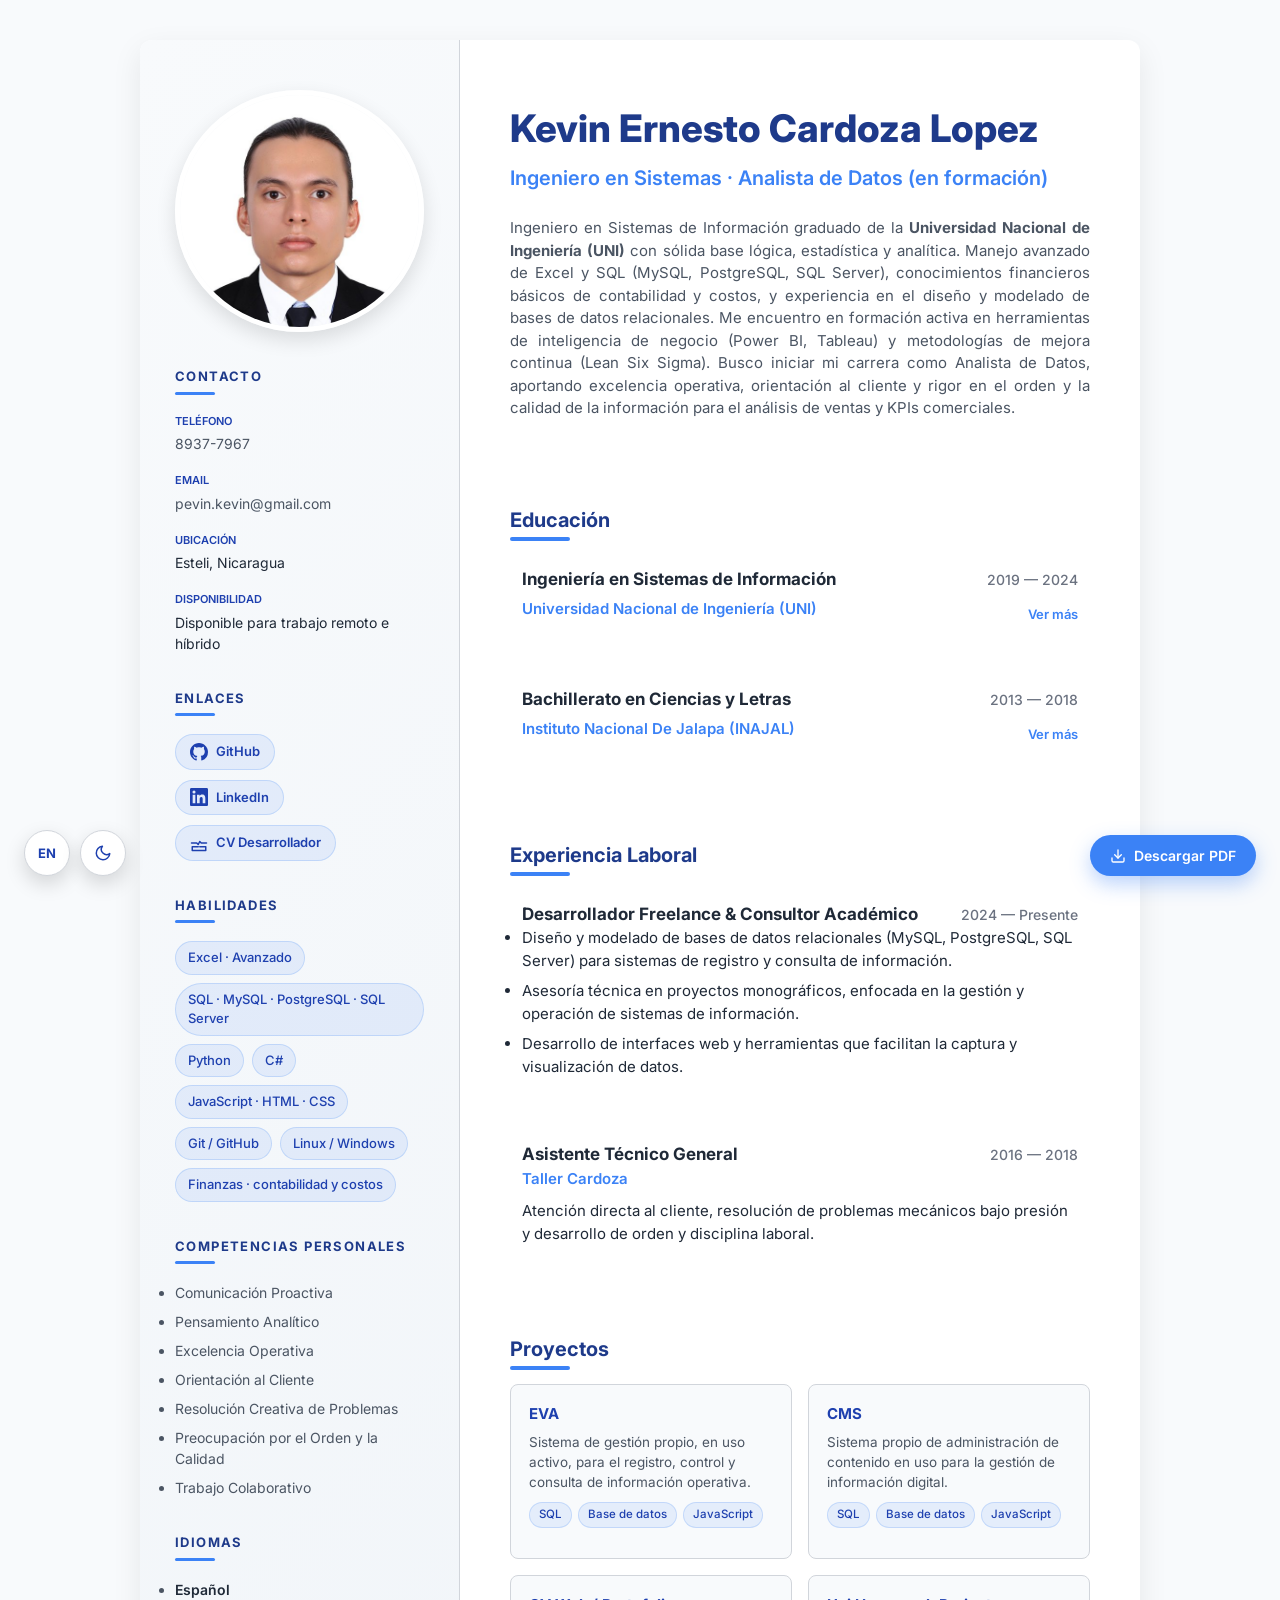
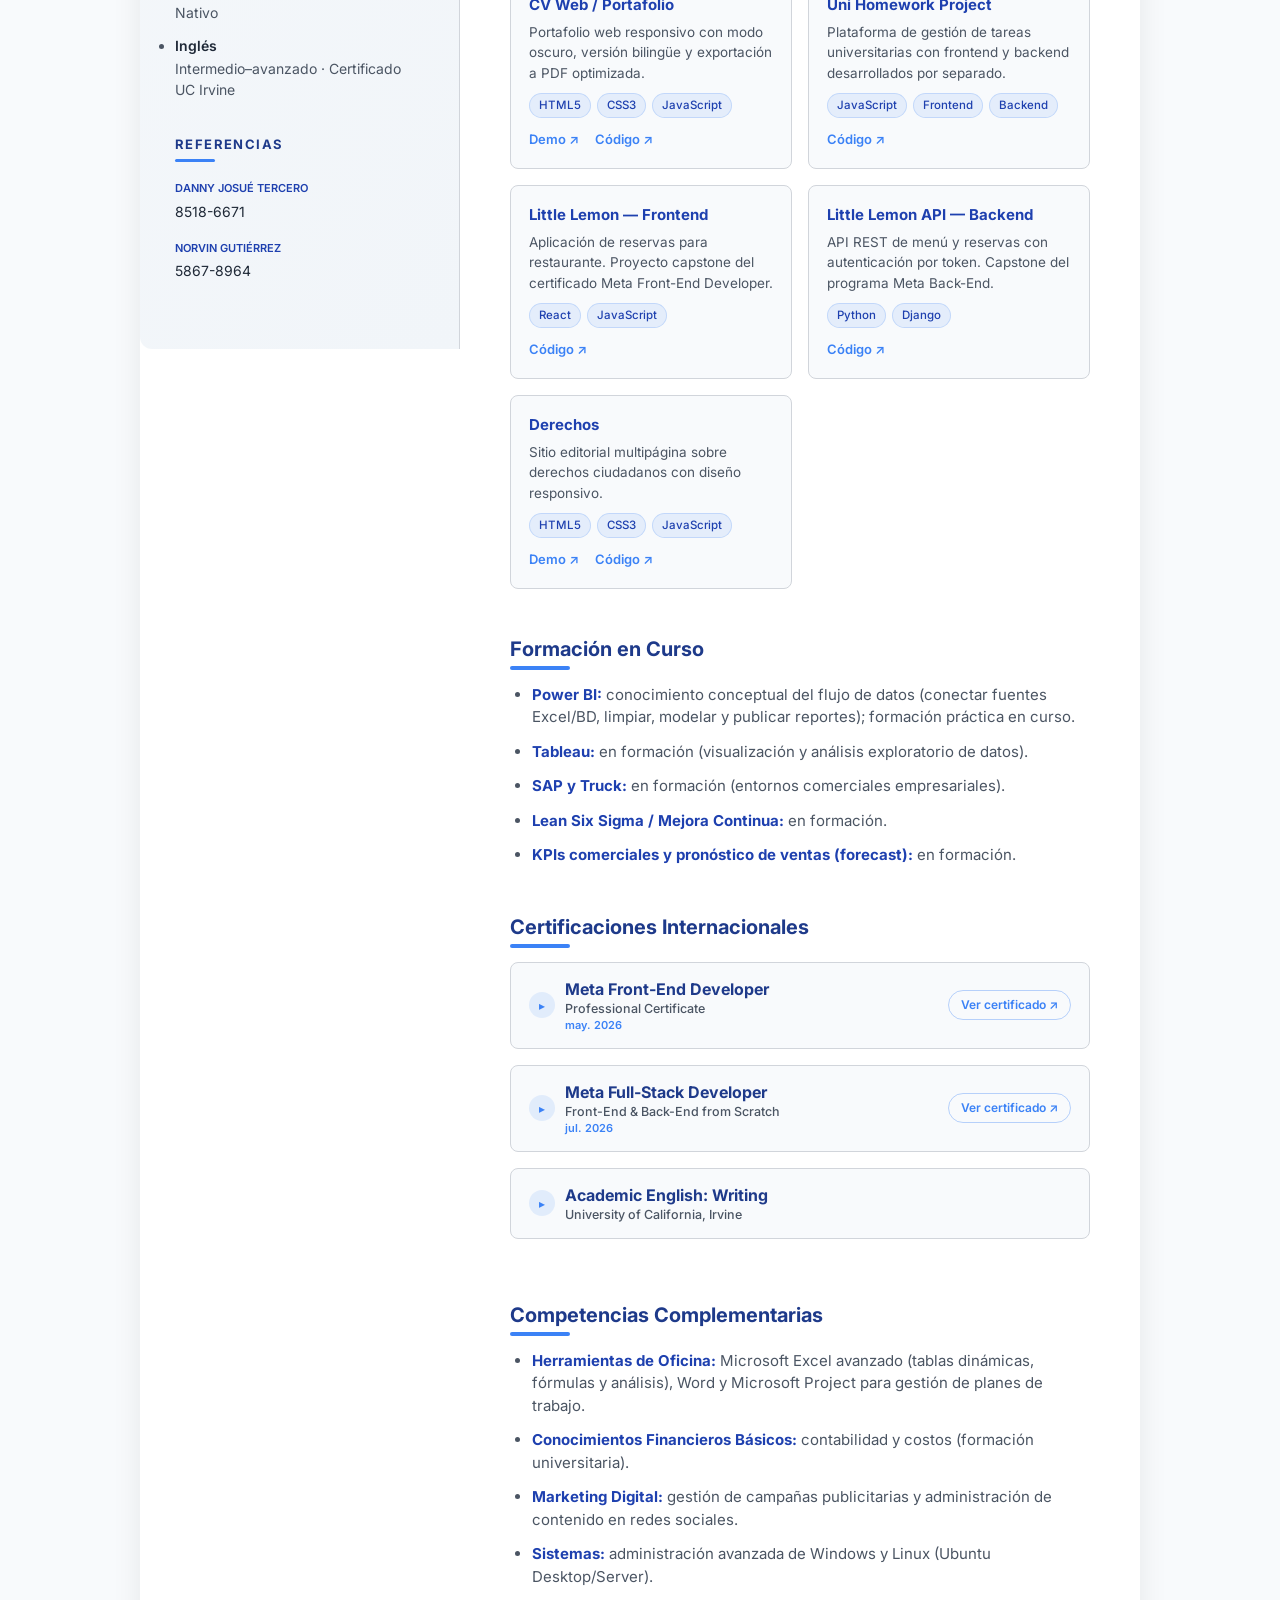
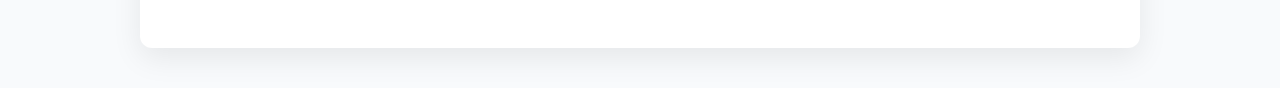
==== cv-datos.html @ 8e0cef89 "Add localization support and theme toggle functionality to cv-datos.js" ====
<!doctype html>
<html lang="es">
  <head>
    <meta charset="UTF-8" />
    <meta name="viewport" content="width=device-width, initial-scale=1.0" />
    <title>Kevin Cardoza | Ingeniero en Sistemas | Análisis de Datos</title>
    <meta
      name="description"
      content="Currículum de Kevin Cardoza: Ingeniero en Sistemas, análisis de datos, Excel avanzado, SQL y business intelligence."
    />
    <meta
      name="keywords"
      content="Kevin Cardoza, Análisis de Datos, Business Intelligence, Excel avanzado, SQL, Power BI, Nicaragua"
    />
    <meta name="author" content="Kevin Ernesto Cardoza Lopez" />
    <meta name="robots" content="index, follow" />
    <link rel="canonical" href="https://tlesbeses.github.io/Curriculum/cv-datos.html" />
    <meta name="theme-color" content="#1e40af" />
    <link rel="icon" type="image/svg+xml" href="./img/favicon.svg" />
    <!-- Open Graph -->

    <meta property="og:title" content="Kevin Cardoza | Ingeniero en Sistemas" />
    <meta
      property="og:description"
      content="Ingeniero en Sistemas de Información con Excel avanzado, SQL y formación activa en Inteligencia de Negocio (Power BI, Tableau, Lean Six Sigma)."
    />
    <meta property="og:type" content="profile" />
    <meta property="og:url" content="https://tlesbeses.github.io/Curriculum/cv-datos.html" />
    <meta property="og:locale" content="es_ES" />
    <meta property="og:site_name" content="Portafolio Profesional Kevin Cardoza" />

    <!-- Twitter Card -->

    <meta name="twitter:card" content="summary_large_image" />
    <meta name="twitter:title" content="Kevin Cardoza | Ingeniero en Sistemas" />
    <meta
      name="twitter:description"
      content="Ingeniero en Sistemas de Información con Excel avanzado, SQL y formación activa en Inteligencia de Negocio."
    />

    <!-- Fonts Performance -->

    <link rel="preconnect" href="https://fonts.googleapis.com" />
    <link rel="preconnect" href="https://fonts.gstatic.com" crossorigin />

    <link
      href="https://fonts.googleapis.com/css2?family=Inter:wght@300;400;500;600;700&display=swap"
      rel="stylesheet"
    />

    <link rel="stylesheet" href="css/style.css" />

    <script>
      (function () {
        var t = null;
        try {
          t = localStorage.getItem("theme");
        } catch (e) {}
        if (!t)
          t = window.matchMedia("(prefers-color-scheme: dark)").matches
            ? "dark"
            : "light";
        document.documentElement.setAttribute("data-theme", t);
      })();
    </script>

    <!-- Schema Markup SEO -->

    <script type="application/ld+json">
      {
        "@context": "https://schema.org",
        "@type": "Person",
        "name": "Kevin Ernesto Cardoza Lopez",
        "jobTitle": "Análisis de Datos",
        "email": "mailto:pevin.kevin@gmail.com",
        "telephone": "+505 8937-7967",
        "address": {
          "@type": "PostalAddress",
          "addressLocality": "Estelí",
          "addressCountry": "Nicaragua"
        },
        "url": "https://tlesbeses.github.io/Curriculum/cv-datos.html",
        "sameAs": [
          "https://github.com/tlesbeses",
          "https://www.linkedin.com/in/kevin-cardoza-68a036243/"
        ],
        "alumniOf": {
          "@type": "CollegeOrUniversity",
          "name": "Universidad Nacional de Ingeniería (UNI)"
        },
        "knowsAbout": [
          "Excel",
          "SQL",
          "Python",
          "Business Intelligence",
          "Analisis de datos"
        ]
      }
    </script>
  </head>
  <body>
    <div class="cv-container">
      <aside class="sidebar">
        <img
          src="./imgTitulo.jpeg"
          alt="Kevin Ernesto Cardoza Lopez"
          class="profile-img"
          width="500"
          height="486"
        />

        <h2 data-i18n="contact.title">Contacto</h2>

        <div class="contact-row">
          <div class="contact-item">
            <strong data-i18n="contact.phone">Teléfono</strong>
            <a href="tel:+50589377967">8937-7967</a>
          </div>
          <div class="contact-item">
            <strong data-i18n="contact.email">Email</strong>
            <a href="mailto:pevin.kevin@gmail.com">pevin.kevin@gmail.com</a>
          </div>
          <div class="contact-item">
            <strong data-i18n="contact.location">Ubicación</strong>
            Esteli, Nicaragua
          </div>
          <div class="contact-item">
            <strong data-i18n="contact.availability">Disponibilidad</strong>
            <span data-i18n="contact.availabilityValue">Disponible para trabajo remoto e híbrido</span>
          </div>
        </div>

        <h2 data-i18n="links.title">Enlaces</h2>
        <div class="social-links">
          <a
            href="https://github.com/tlesbeses"
            target="_blank"
            rel="noopener"
            class="social-link"
            aria-label="GitHub de Kevin Cardoza"
          >
            <svg viewBox="0 0 16 16" width="18" height="18" fill="currentColor" aria-hidden="true">
              <path d="M8 0C3.58 0 0 3.58 0 8c0 3.54 2.29 6.53 5.47 7.59.4.07.55-.17.55-.38 0-.19-.01-.82-.01-1.49-2.01.37-2.53-.49-2.69-.94-.09-.23-.48-.94-.82-1.13-.28-.15-.68-.52-.01-.53.63-.01 1.08.58 1.23.82.72 1.21 1.87.87 2.33.66.07-.52.28-.87.51-1.07-1.78-.2-3.64-.89-3.64-3.95 0-.87.31-1.59.82-2.15-.08-.2-.36-1.02.08-2.12 0 0 .67-.21 2.2.82.64-.18 1.32-.27 2-.27s1.36.09 2 .27c1.53-1.04 2.2-.82 2.2-.82.44 1.1.16 1.92.08 2.12.51.56.82 1.27.82 2.15 0 3.07-1.87 3.75-3.65 3.95.29.25.54.73.54 1.48 0 1.07-.01 1.93-.01 2.2 0 .21.15.46.55.38A8.01 8.01 0 0 0 16 8c0-4.42-3.58-8-8-8Z"/>
            </svg>
            GitHub
          </a>
          <a
            href="https://www.linkedin.com/in/kevin-cardoza-68a036243/"
            target="_blank"
            rel="noopener"
            class="social-link"
            aria-label="LinkedIn de Kevin Cardoza"
          >
            <svg viewBox="0 0 24 24" width="18" height="18" fill="currentColor" aria-hidden="true">
              <path d="M20.45 20.45h-3.55v-5.57c0-1.33-.03-3.04-1.85-3.04-1.86 0-2.14 1.45-2.14 2.94v5.67H9.35V9h3.41v1.56h.05c.47-.9 1.63-1.85 3.36-1.85 3.6 0 4.27 2.37 4.27 5.46v6.28ZM5.34 7.43a2.06 2.06 0 1 1 0-4.12 2.06 2.06 0 0 1 0 4.12ZM7.12 20.45H3.56V9h3.56v11.45ZM22.22 0H1.77C.79 0 0 .77 0 1.72v20.55C0 23.23.79 24 1.77 24h20.45c.98 0 1.78-.77 1.78-1.73V1.72C24 .77 23.2 0 22.22 0Z"/>
            </svg>
            LinkedIn
          </a>
          <a
            href="./index.html"
            rel="noopener"
            class="social-link"
            aria-label="CV de desarrollador web de Kevin Cardoza"
          >
            <svg viewBox="0 0 24 24" width="18" height="18" fill="none" stroke="currentColor" stroke-width="2" stroke-linecap="round" stroke-linejoin="round" aria-hidden="true">
              <polyline points="22 12 15 12 13 10 11 14 9 12 2 12"/>
              <path d="M13 17h8v5H3v-5h8"/>
            </svg>
            <span data-i18n="links.cvweb">CV Desarrollador</span>
          </a>
        </div>

        <h2 data-i18n="skills.title">Habilidades</h2>
        <div class="skill-tags">
          <span class="skill-tag" data-i18n="skills.tag1">Excel · Avanzado</span>
          <span class="skill-tag" data-i18n="skills.tag2">SQL · MySQL · PostgreSQL · SQL Server</span>
          <span class="skill-tag" data-i18n="skills.tag3">Python</span>
          <span class="skill-tag" data-i18n="skills.tag4">C#</span>
          <span class="skill-tag" data-i18n="skills.tag5">JavaScript · HTML · CSS</span>
          <span class="skill-tag" data-i18n="skills.tag6">Git / GitHub</span>
          <span class="skill-tag" data-i18n="skills.tag7">Linux / Windows</span>
          <span class="skill-tag" data-i18n="skills.tag8">Finanzas · contabilidad y costos</span>
        </div>

        <h2 data-i18n="ss.title">Competencias Personales</h2>
        <ul class="soft-skills">
          <li data-i18n="ss.1">Comunicación Proactiva</li>
          <li data-i18n="ss.2">Pensamiento Analítico</li>
          <li data-i18n="ss.3">Excelencia Operativa</li>
          <li data-i18n="ss.4">Orientación al Cliente</li>
          <li data-i18n="ss.5">Resolución Creativa de Problemas</li>
          <li data-i18n="ss.6">Preocupación por el Orden y la Calidad</li>
          <li data-i18n="ss.7">Trabajo Colaborativo</li>
        </ul>

        <h2 data-i18n="langs.title">Idiomas</h2>
        <ul class="lang-list">
          <li>
            <strong data-i18n="langs.es">Español</strong>
            <span data-i18n="langs.esLevel">Nativo</span>
          </li>
          <li>
            <strong data-i18n="langs.en">Inglés</strong>
            <span data-i18n="langs.enLevel">Intermedio–avanzado · Certificado UC Irvine</span>
          </li>
        </ul>

        <h2 data-i18n="refs.title">Referencias</h2>
        <div class="referencias">
          <div class="contact-item">
            <strong>Danny Josué Tercero</strong>
            8518-6671
          </div>
          <div class="contact-item">
            <strong>Norvin Gutiérrez</strong>
            5867-8964
          </div>
        </div>
      </aside>

      <main class="main">
        <div class="cv-section" data-reveal>
          <header class="header">
            <h1>Kevin Ernesto Cardoza Lopez</h1>
            <div class="title" data-i18n="hero.title">Ingeniero en Sistemas · Analista de Datos (en formación)</div>
          </header>

          <p class="summary" data-i18n="hero.summary">
            Ingeniero en Sistemas de Información graduado de la
            <strong>Universidad Nacional de Ingeniería (UNI)</strong> con sólida
            base lógica, estadística y analítica. Manejo avanzado de Excel y SQL
            (MySQL, PostgreSQL, SQL Server), conocimientos financieros básicos de
            contabilidad y costos, y experiencia en el diseño y modelado de bases
            de datos relacionales. Me encuentro en formación activa en herramientas
            de inteligencia de negocio (Power BI, Tableau) y metodologías de mejora
            continua (Lean Six Sigma). Busco iniciar mi carrera como Analista de
            Datos, aportando excelencia operativa, orientación al cliente y rigor
            en el orden y la calidad de la información para el análisis de ventas
            y KPIs comerciales.
          </p>

          <h3 class="section-title" data-i18n="edu.title">Educación</h3>
          <a
            href="https://drive.google.com/file/d/1MSWmKygDg51X86oSF15JoeBYp3vHJoO1/view?usp=sharing"
            target="_blank"
            rel="noopener"
            class="exp-item"
          >
            <div class="exp-header">
              <span class="exp-position" data-i18n="edu.degree1"
                >Ingeniería en Sistemas de Información</span
              >
              <span class="exp-date">2019 — 2024</span>
            </div>
            <div class="exp-footer">
              <span class="exp-company"
                >Universidad Nacional de Ingeniería (UNI)</span
              >
              <span class="exp-more" data-i18n="common.more">Ver más</span>
            </div>
          </a>
          <a
            href="https://drive.google.com/file/d/1JsbBjaLQjPTydBrBQXWcNDdcxNWJHCje/view"
            target="_blank"
            rel="noopener"
            class="exp-item"
          >
            <div class="exp-header">
              <span class="exp-position" data-i18n="edu.degree2"
                >Bachillerato en Ciencias y Letras</span
              >
              <span class="exp-date">2013 — 2018</span>
            </div>
            <div class="exp-footer">
              <span class="exp-company"
                >Instituto Nacional De Jalapa (INAJAL)</span
              >
              <span class="exp-more" data-i18n="common.more">Ver más</span>
            </div>
          </a>
        </div>

        <div class="cv-section" data-reveal>
          <h3 class="section-title" data-i18n="exp.title">Experiencia Laboral</h3>
          <div class="exp-item">
            <div class="exp-header">
              <span class="exp-position" data-i18n="exp.job1.title"
                >Desarrollador Freelance & Consultor Académico</span
              >
              <span class="exp-date" data-i18n="exp.job1.date">2024 — Presente</span>
            </div>
            <ul class="exp-desc">
              <li data-i18n="exp.job1.b1">
                Diseño y modelado de bases de datos relacionales (MySQL,
                PostgreSQL, SQL Server) para sistemas de registro y consulta de
                información.
              </li>
              <li data-i18n="exp.job1.b2">
                Asesoría técnica en proyectos monográficos, enfocada en la
                gestión y operación de sistemas de información.
              </li>
              <li data-i18n="exp.job1.b3">
                Desarrollo de interfaces web y herramientas que facilitan la
                captura y visualización de datos.
              </li>
            </ul>
          </div>

          <div class="exp-item">
            <div class="exp-header">
              <span class="exp-position" data-i18n="exp.job2.title">Asistente Técnico General</span>
              <span class="exp-date">2016 — 2018</span>
            </div>
            <span class="exp-company">Taller Cardoza</span>
            <p class="exp-desc" data-i18n="exp.job2.desc">
              Atención directa al cliente, resolución de problemas mecánicos bajo
              presión y desarrollo de orden y disciplina laboral.
            </p>
          </div>
        </div>

        <div class="cv-section" data-reveal>
          <h3 class="section-title" data-i18n="proj.title">Proyectos</h3>
          <div class="projects-grid">
            <article class="project-card">
              <h4 data-i18n="proj.p1.name">EVA</h4>
              <p class="project-desc" data-i18n="proj.p1.desc">
                Sistema de gestión propio, en uso activo, para el registro,
                control y consulta de información operativa.
              </p>
              <div class="project-tags"><span>SQL</span><span>Base de datos</span><span>JavaScript</span></div>
            </article>
            <article class="project-card">
              <h4 data-i18n="proj.p2.name">CMS</h4>
              <p class="project-desc" data-i18n="proj.p2.desc">
                Sistema propio de administración de contenido en uso para la
                gestión de información digital.
              </p>
              <div class="project-tags"><span>SQL</span><span>Base de datos</span><span>JavaScript</span></div>
            </article>
            <article class="project-card">
              <h4 data-i18n="proj.p3.name">CV Web / Portafolio</h4>
              <p class="project-desc" data-i18n="proj.p3.desc">Portafolio web responsivo con modo oscuro, versión bilingüe y exportación a PDF optimizada.</p>
              <div class="project-tags"><span>HTML5</span><span>CSS3</span><span>JavaScript</span></div>
              <div class="project-links">
                <a href="https://tlesbeses.github.io/Curriculum/" target="_blank" rel="noopener" data-i18n="proj.demo">Demo ↗</a>
                <a href="https://github.com/tlesbeses/Curriculum" target="_blank" rel="noopener" data-i18n="proj.code">Código ↗</a>
              </div>
            </article>
            <article class="project-card">
              <h4 data-i18n="proj.p4.name">Uni Homework Project</h4>
              <p class="project-desc" data-i18n="proj.p4.desc">Plataforma de gestión de tareas universitarias con frontend y backend desarrollados por separado.</p>
              <div class="project-tags"><span>JavaScript</span><span>Frontend</span><span>Backend</span></div>
              <div class="project-links">
                <a href="https://github.com/tlesbeses/Uni-Homework-Project" target="_blank" rel="noopener" data-i18n="proj.code">Código ↗</a>
              </div>
            </article>
            <article class="project-card">
              <h4 data-i18n="proj.p5.name">Little Lemon — Frontend</h4>
              <p class="project-desc" data-i18n="proj.p5.desc">Aplicación de reservas para restaurante. Proyecto capstone del certificado Meta Front-End Developer.</p>
              <div class="project-tags"><span>React</span><span>JavaScript</span></div>
              <div class="project-links">
                <a href="https://github.com/tlesbeses/little-lemmon" target="_blank" rel="noopener" data-i18n="proj.code">Código ↗</a>
              </div>
            </article>
            <article class="project-card">
              <h4 data-i18n="proj.p6.name">Little Lemon API — Backend</h4>
              <p class="project-desc" data-i18n="proj.p6.desc">API REST de menú y reservas con autenticación por token. Capstone del programa Meta Back-End.</p>
              <div class="project-tags"><span>Python</span><span>Django</span></div>
              <div class="project-links">
                <a href="https://github.com/tlesbeses/LittleLemon" target="_blank" rel="noopener" data-i18n="proj.code">Código ↗</a>
              </div>
            </article>
            <article class="project-card">
              <h4 data-i18n="proj.p7.name">Derechos</h4>
              <p class="project-desc" data-i18n="proj.p7.desc">Sitio editorial multipágina sobre derechos ciudadanos con diseño responsivo.</p>
              <div class="project-tags"><span>HTML5</span><span>CSS3</span><span>JavaScript</span></div>
              <div class="project-links">
                <a href="https://tlesbeses.github.io/Derechos/" target="_blank" rel="noopener" data-i18n="proj.demo">Demo ↗</a>
                <a href="https://github.com/tlesbeses/Derechos" target="_blank" rel="noopener" data-i18n="proj.code">Código ↗</a>
              </div>
            </article>
          </div>
        </div>

        <div class="cv-section" data-reveal>
          <h3 class="section-title" data-i18n="train.title">Formación en Curso</h3>
          <ul class="competencias">
            <li data-i18n="train.i1">
              <strong>Power BI:</strong> conocimiento conceptual del flujo de
              datos (conectar fuentes Excel/BD, limpiar, modelar y publicar
              reportes); formación práctica en curso.
            </li>
            <li data-i18n="train.i2">
              <strong>Tableau:</strong> en formación (visualización y análisis
              exploratorio de datos).
            </li>
            <li data-i18n="train.i3">
              <strong>SAP y Truck:</strong> en formación (entornos comerciales
              empresariales).
            </li>
            <li data-i18n="train.i4">
              <strong>Lean Six Sigma / Mejora Continua:</strong> en formación.
            </li>
            <li data-i18n="train.i5">
              <strong>KPIs comerciales y pronóstico de ventas (forecast):</strong>
              en formación.
            </li>
          </ul>
        </div>

        <div class="cv-section" data-reveal>
          <h3 class="section-title" data-i18n="certs.title">Certificaciones Internacionales</h3>

          <div class="cert-group">
            <div class="cert-group-header">
              <button
                type="button"
                class="cert-toggle"
                aria-expanded="false"
                aria-controls="cert-fe-items"
              >
                <span class="cert-arrow" aria-hidden="true">▸</span>
                <span class="cert-group-text">
                  <span class="cert-group-name">Meta Front-End Developer</span>
                  <span class="cert-group-sub">Professional Certificate</span>
                  <span class="cert-group-year" data-i18n="certs.fe.year">may. 2026</span>
                </span>
              </button>
              <div class="cert-header-right">
                <a
                  href="https://www.coursera.org/account/accomplishments/professional-cert/certificate/Z08IV28LU18T"
                  target="_blank"
                  rel="noopener"
                  class="cert-group-link" data-i18n="certs.view">Ver certificado ↗</a>
              </div>
            </div>
            <div class="cert-group-items" id="cert-fe-items" hidden>
            <a href="https://www.coursera.org/account/accomplishments/records/8FGOCL4AKLVP" target="_blank" rel="noopener" class="cert-item">
              <h4>Introduction to Front-End Development</h4>
              <div class="exp-footer"><span class="issuer">Meta</span><span class="exp-more" data-i18n="common.more">Ver más</span></div>
            </a>
            <a href="https://www.coursera.org/account/accomplishments/records/JEARDKGGDD46" target="_blank" rel="noopener" class="cert-item">
              <h4>Programming with JavaScript</h4>
              <div class="exp-footer"><span class="issuer">Meta</span><span class="exp-more" data-i18n="common.more">Ver más</span></div>
            </a>
            <a href="https://www.coursera.org/account/accomplishments/records/P3V4O98HDHNQ" target="_blank" rel="noopener" class="cert-item">
              <h4>Version Control</h4>
              <div class="exp-footer"><span class="issuer">Meta</span><span class="exp-more" data-i18n="common.more">Ver más</span></div>
            </a>
            <a href="https://www.coursera.org/account/accomplishments/records/0G5AIAY6J6MW" target="_blank" rel="noopener" class="cert-item">
              <h4>HTML and CSS in depth</h4>
              <div class="exp-footer"><span class="issuer">Meta</span><span class="exp-more" data-i18n="common.more">Ver más</span></div>
            </a>
            <a href="https://www.coursera.org/account/accomplishments/records/4WUYFRXL613U" target="_blank" rel="noopener" class="cert-item">
              <h4>React Basics</h4>
              <div class="exp-footer"><span class="issuer">Meta</span><span class="exp-more" data-i18n="common.more">Ver más</span></div>
            </a>
            <a href="https://www.coursera.org/account/accomplishments/records/9VAL1JM5KDPG" target="_blank" rel="noopener" class="cert-item">
              <h4>Advanced React</h4>
              <div class="exp-footer"><span class="issuer">Meta</span><span class="exp-more" data-i18n="common.more">Ver más</span></div>
            </a>
            <a href="https://www.coursera.org/account/accomplishments/records/II7S45MHP27U" target="_blank" rel="noopener" class="cert-item">
              <h4>Principles of UX/UI Design</h4>
              <div class="exp-footer"><span class="issuer">Meta</span><span class="exp-more" data-i18n="common.more">Ver más</span></div>
            </a>
            <a href="https://www.coursera.org/account/accomplishments/records/6YU3MZ3IX65J" target="_blank" rel="noopener" class="cert-item">
              <h4>Front-End Developer Capstone</h4>
              <div class="exp-footer"><span class="issuer">Meta</span><span class="exp-more" data-i18n="common.more">Ver más</span></div>
            </a>
            <a href="https://www.coursera.org/account/accomplishments/records/KXCTC0Q4UG4A" target="_blank" rel="noopener" class="cert-item">
              <h4>Coding Interview Preparation</h4>
              <div class="exp-footer"><span class="issuer">Meta</span><span class="exp-more" data-i18n="common.more">Ver más</span></div>
            </a>
            </div>
          </div>

          <div class="cert-group">
            <div class="cert-group-header">
              <button
                type="button"
                class="cert-toggle"
                aria-expanded="false"
                aria-controls="cert-fs-items"
              >
                <span class="cert-arrow" aria-hidden="true">▸</span>
                <span class="cert-group-text">
                  <span class="cert-group-name">Meta Full-Stack Developer</span>
                  <span class="cert-group-sub">Front-End &amp; Back-End from Scratch</span>
                  <span class="cert-group-year" data-i18n="certs.fs.year">jul. 2026</span>
                </span>
              </button>
              <div class="cert-header-right">
                <a
                  href="https://www.coursera.org/account/accomplishments/specialization/certificate/4R606Z1QHJO8"
                  target="_blank"
                  rel="noopener"
                  class="cert-group-link" data-i18n="certs.view">Ver certificado ↗</a>
              </div>
            </div>
            <div class="cert-group-items" id="cert-fs-items" hidden>
            <a href="https://www.coursera.org/account/accomplishments/records/8FGOCL4AKLVP" target="_blank" rel="noopener" class="cert-item">
              <h4>Introduction to Front-End Development</h4>
              <div class="exp-footer"><span class="issuer">Meta</span><span class="exp-more" data-i18n="common.more">Ver más</span></div>
            </a>
            <a href="https://www.coursera.org/account/accomplishments/records/JEARDKGGDD46" target="_blank" rel="noopener" class="cert-item">
              <h4>Programming with JavaScript</h4>
              <div class="exp-footer"><span class="issuer">Meta</span><span class="exp-more" data-i18n="common.more">Ver más</span></div>
            </a>
            <a href="https://www.coursera.org/account/accomplishments/records/P3V4O98HDHNQ" target="_blank" rel="noopener" class="cert-item">
              <h4>Version Control</h4>
              <div class="exp-footer"><span class="issuer">Meta</span><span class="exp-more" data-i18n="common.more">Ver más</span></div>
            </a>
            <a href="https://www.coursera.org/account/accomplishments/records/0G5AIAY6J6MW" target="_blank" rel="noopener" class="cert-item">
              <h4>HTML and CSS in depth</h4>
              <div class="exp-footer"><span class="issuer">Meta</span><span class="exp-more" data-i18n="common.more">Ver más</span></div>
            </a>
            <a href="https://www.coursera.org/account/accomplishments/records/4WUYFRXL613U" target="_blank" rel="noopener" class="cert-item">
              <h4>React Basics</h4>
              <div class="exp-footer"><span class="issuer">Meta</span><span class="exp-more" data-i18n="common.more">Ver más</span></div>
            </a>
            <a href="https://www.coursera.org/account/accomplishments/records/9VAL1JM5KDPG" target="_blank" rel="noopener" class="cert-item">
              <h4>Advanced React</h4>
              <div class="exp-footer"><span class="issuer">Meta</span><span class="exp-more" data-i18n="common.more">Ver más</span></div>
            </a>
            <a href="https://www.coursera.org/account/accomplishments/records/SLE5HR9QZ1UJ" target="_blank" rel="noopener" class="cert-item">
              <h4>Programming in Python</h4>
              <div class="exp-footer"><span class="issuer">Meta</span><span class="exp-more" data-i18n="common.more">Ver más</span></div>
            </a>
            <a href="https://www.coursera.org/account/accomplishments/records/KUNO74H9BW7B" target="_blank" rel="noopener" class="cert-item">
              <h4>Introduction to Databases for Back-End Development</h4>
              <div class="exp-footer"><span class="issuer">Meta</span><span class="exp-more" data-i18n="common.more">Ver más</span></div>
            </a>
            <a href="https://www.coursera.org/account/accomplishments/records/1XRV4LAR7NZ9" target="_blank" rel="noopener" class="cert-item">
              <h4>Django Web Framework</h4>
              <div class="exp-footer"><span class="issuer">Meta</span><span class="exp-more" data-i18n="common.more">Ver más</span></div>
            </a>
            <a href="https://www.coursera.org/account/accomplishments/records/LUK8AR6TETWO" target="_blank" rel="noopener" class="cert-item">
              <h4>APIs</h4>
              <div class="exp-footer"><span class="issuer">Meta</span><span class="exp-more" data-i18n="common.more">Ver más</span></div>
            </a>
            </div>
          </div>

          <div class="cert-group">
            <div class="cert-group-header">
              <button
                type="button"
                class="cert-toggle"
                aria-expanded="false"
                aria-controls="cert-en-items"
              >
                <span class="cert-arrow" aria-hidden="true">▸</span>
                <span class="cert-group-text">
                  <span class="cert-group-name">Academic English: Writing</span>
                  <span class="cert-group-sub">University of California, Irvine</span>
                </span>
              </button>
            </div>
            <div class="cert-group-items" id="cert-en-items" hidden>
            <a href="https://www.coursera.org/account/accomplishments/records/A64RHSYAA2Y4" target="_blank" rel="noopener" class="cert-item">
              <h4>Adjectives and Adjective Clauses</h4>
              <div class="exp-footer"><span class="issuer">University of California, Irvine</span><span class="exp-more" data-i18n="common.more">Ver más</span></div>
            </a>
            <a href="https://www.coursera.org/account/accomplishments/records/A42NKNKZIAU9" target="_blank" rel="noopener" class="cert-item">
              <h4>Perfect Tenses and Modals</h4>
              <div class="exp-footer"><span class="issuer">University of California, Irvine</span><span class="exp-more" data-i18n="common.more">Ver más</span></div>
            </a>
            </div>
          </div>
        </div>

        <div class="cv-section" data-reveal>
          <h3 class="section-title" data-i18n="comp.title">Competencias Complementarias</h3>
          <ul class="competencias">
            <li data-i18n="comp.item1">
              <strong>Herramientas de Oficina:</strong> Microsoft Excel avanzado
              (tablas dinámicas, fórmulas y análisis), Word y Microsoft Project
              para gestión de planes de trabajo.
            </li>
            <li data-i18n="comp.item2">
              <strong>Conocimientos Financieros Básicos:</strong> contabilidad y
              costos (formación universitaria).
            </li>
            <li data-i18n="comp.item3">
              <strong>Marketing Digital:</strong> gestión de campañas
              publicitarias y administración de contenido en redes sociales.
            </li>
            <li data-i18n="comp.item4">
              <strong>Sistemas:</strong> administración avanzada de Windows y
              Linux (Ubuntu Desktop/Server).
            </li>
          </ul>
        </div>
      </main>
    </div>

    <div class="floating-controls">
      <button type="button" class="btn-icon" id="btn-lang" aria-label="Cambiar idioma">
        <span id="lang-label">EN</span>
      </button>
      <button type="button" class="btn-icon" id="btn-theme" aria-label="Cambiar tema">
        <svg class="icon-moon" viewBox="0 0 24 24" width="18" height="18" fill="none" stroke="currentColor" stroke-width="2" stroke-linecap="round" stroke-linejoin="round" aria-hidden="true">
          <path d="M21 12.79A9 9 0 1 1 11.21 3 7 7 0 0 0 21 12.79z"/>
        </svg>
        <svg class="icon-sun" viewBox="0 0 24 24" width="18" height="18" fill="none" stroke="currentColor" stroke-width="2" stroke-linecap="round" stroke-linejoin="round" aria-hidden="true">
          <circle cx="12" cy="12" r="5"/>
          <line x1="12" y1="1" x2="12" y2="3"/>
          <line x1="12" y1="21" x2="12" y2="23"/>
          <line x1="4.22" y1="4.22" x2="5.64" y2="5.64"/>
          <line x1="18.36" y1="18.36" x2="19.78" y2="19.78"/>
          <line x1="1" y1="12" x2="3" y2="12"/>
          <line x1="21" y1="12" x2="23" y2="12"/>
          <line x1="4.22" y1="19.78" x2="5.64" y2="18.36"/>
          <line x1="18.36" y1="5.64" x2="19.78" y2="4.22"/>
        </svg>
      </button>
    </div>

    <button
      type="button"
      class="btn-print"
      onclick="window.print()"
      aria-label="Descargar currículum en PDF"
    >
      <svg viewBox="0 0 24 24" width="16" height="16" fill="none" stroke="currentColor" stroke-width="2" stroke-linecap="round" stroke-linejoin="round" aria-hidden="true">
        <path d="M21 15v4a2 2 0 0 1-2 2H5a2 2 0 0 1-2-2v-4"/>
        <polyline points="7 10 12 15 17 10"/>
        <line x1="12" y1="15" x2="12" y2="3"/>
      </svg>
      <span data-i18n="btn.print">Descargar PDF</span>
    </button>
    <div id="print-certificates"></div>

    <script>
      document.querySelectorAll(".cert-toggle").forEach(function (btn) {
        btn.addEventListener("click", function () {
          var group = btn.closest(".cert-group");
          var items = document.getElementById(
            btn.getAttribute("aria-controls")
          );
          var open = group.classList.toggle("open");
          btn.setAttribute("aria-expanded", String(open));
          items.hidden = !open;
        });
      });
    </script>
    <script src="print.js"></script>
    <script src="cv-datos.js"></script>
  </body>
</html>
---- css/style.css ----
:root {
  --primary: #1e40af; /* Azul más moderno y profesional */
  --primary-dark: #1e3a8a;
  --accent: #3b82f6;
  --text: #1f2937;
  --text-light: #4b5563;
  --light: #f3f4f6;
  --gray: #6b7280;
  --border: #d1d5db;
  --bg-page: #f8fafc;
  --bg-card: #ffffff;
  --bg-soft: #f8fafc;
  --sidebar-a: #f8fafc;
  --sidebar-b: #f1f5f9;
}

@page {
  size: A4;
  margin: 15mm;
}

@media print {
  #print-certificates {
    display: block;
    width: 100%;
  }

  .cert-group-items[hidden] {
    display: block;
  }

  .btn-print,
  .floating-controls {
    display: none !important;
  }

  .certificate-page {
    page-break-before: always;
    width: 210mm;
    margin: 0 auto;
  }

  .certificate-page img {
    width: 100%;
    height: auto;
    display: block;
  }

  body {
    background: white;
    font-size: 12px;
    line-height: 1.4;
    -webkit-print-color-adjust: exact;
    print-color-adjust: exact;
  }

  .cv-container {
    width: 100%;
    margin: 0;
    box-shadow: none;
    border-radius: 0;
    max-width: none;
    display: block;
  }

  .sidebar {
    background: white !important;
    padding: 20px;
    border-right: none;
    border-bottom: 1px solid #ddd;
    break-after: page;
    page-break-after: always;
  }

  /* Enlaces y Referencias en fila (lado a lado) al imprimir */
  .sidebar {
    display: grid;
    grid-template-columns: 1fr 1fr;
    column-gap: 28px;
    align-content: start;
  }

  .sidebar > img {
    grid-column: 1 / -1;
    grid-row: 1;
  }

  .sidebar > h2:nth-of-type(1) {
    grid-column: 1 / -1;
    grid-row: 2;
  }

  .sidebar > .contact-row {
    grid-column: 1 / -1;
    grid-row: 3;
  }

  .sidebar > h2:nth-of-type(2) {
    grid-column: 1;
    grid-row: 4;
  }

  .sidebar > .social-links {
    grid-column: 1;
    grid-row: 5;
  }

  .sidebar > h2:nth-of-type(6) {
    grid-column: 2;
    grid-row: 4;
  }

  .sidebar > .referencias {
    grid-column: 2;
    grid-row: 5;
    align-self: start;
  }

  .sidebar > h2:nth-of-type(5) {
    grid-column: 1 / -1;
    grid-row: 10;
  }

  .sidebar > .lang-list {
    grid-column: 1 / -1;
    grid-row: 11;
  }

  .sidebar > h2:nth-of-type(3) {
    grid-column: 1 / -1;
    grid-row: 6;
  }

  .sidebar > .skill-tags {
    grid-column: 1 / -1;
    grid-row: 7;
  }

  .sidebar > h2:nth-of-type(4) {
    grid-column: 1 / -1;
    grid-row: 8;
  }

  .sidebar > .soft-skills {
    grid-column: 1 / -1;
    grid-row: 9;
  }

  .referencias .contact-item:last-child {
    margin-bottom: 0;
  }

  /* Sidebar compacto para que Referencias entre en la página 1 */
  .sidebar .profile-img,
  .profile-img {
    width: 110px;
    height: 110px;
    border-width: 3px;
    margin: 0 auto 12px;
  }

  .sidebar h2 {
    margin: 14px 0 8px;
    padding-bottom: 5px;
  }

  .contact-item {
    margin-bottom: 8px;
    font-size: 12px;
  }

  .social-links {
    flex-direction: row;
    flex-wrap: wrap;
    gap: 8px;
  }

  .skill-tag {
    padding: 4px 10px;
    font-size: 11px;
  }

  .soft-skills li {
    margin-bottom: 4px;
  }

  .projects-grid {
    grid-template-columns: 1fr 1fr;
    gap: 10px;
  }

  .project-card {
    padding: 10px 12px;
    break-inside: avoid;
    page-break-inside: avoid;
    box-shadow: none;
    transform: none;
  }

  .project-card h4 {
    font-size: 12px;
    margin-bottom: 4px;
  }

  .project-desc {
    font-size: 10.5px;
    margin-bottom: 6px;
  }

  .project-tags span {
    font-size: 9px;
    padding: 2px 6px;
  }

  .project-links a {
    font-size: 10.5px;
  }

  .main {
    padding: 25px;
  }

  h1 {
    font-size: 28px;
  }

  .title {
    font-size: 16px;
  }

  .section-title {
    margin-top: 25px;
  }

  /* Evitar cortes feos entre páginas */

  .exp-item,
  .cert-item,
  .section-title,
  .contact-item {
    break-inside: avoid;
    page-break-inside: avoid;
  }

  /* Quitar efectos innecesarios */

  .exp-item:hover,
  .cert-item:hover {
    transform: none;
    box-shadow: none;
    background: none;
  }

  /* Ocultar elementos interactivos */

  .exp-more {
    display: none;
  }

  .section-title {
    break-after: avoid;
    page-break-after: avoid;
  }
  .contact-row {
    display: grid;
    grid-template-columns: repeat(3, 1fr);
    gap: 12px;
    margin-bottom: 20px;
  }

  .contact-row .contact-item {
    margin-bottom: 0;
  }

  .contact-row .contact-item:nth-child(4) {
    grid-column: 1 / -1;
  }

  .cert-group-header,
  .exp-header {
    break-after: avoid;
    page-break-after: avoid;
  }
}

* {
  margin: 0;
  padding: 0;
  box-sizing: border-box;
}

body {
  font-family:
    "Inter",
    system-ui,
    -apple-system,
    sans-serif;
  background: var(--bg-page);
  color: var(--text);
  line-height: 1.5;
  font-size: 15px;
}

a:focus-visible,
button:focus-visible {
  outline: 3px solid var(--accent);
  outline-offset: 2px;
}

.cv-container {
  max-width: 1000px;
  margin: 40px auto;
  background: var(--bg-card);
  box-shadow: 0 10px 30px rgba(0, 0, 0, 0.08);
  border-radius: 12px;
  display: grid;
  grid-template-columns: 320px 1fr;
  min-height: 1100px;
}

/* Sidebar */
.sidebar {
  background: linear-gradient(135deg, var(--sidebar-a) 0%, var(--sidebar-b) 100%);
  padding: 50px 35px;
  border-right: 1px solid var(--border);
  border-radius: 12px 0 0 12px;
}

.profile-img {
  width: 249px;
  height: 242px;
  border-radius: 50%;
  object-fit: cover;
  border: 5px solid var(--bg-card);
  box-shadow: 0 8px 20px rgba(0, 0, 0, 0.12);
  display: block;
  margin: 0 auto 30px;
}

.sidebar h2 {
  font-size: 13px;
  text-transform: uppercase;
  letter-spacing: 1.4px;
  color: var(--primary-dark);
  margin: 35px 0 18px;
  font-weight: 700;
  position: relative;
  padding-bottom: 8px;
}

.sidebar h2::after {
  content: "";
  position: absolute;
  bottom: 0;
  left: 0;
  width: 40px;
  height: 3px;
  background: var(--accent);
  border-radius: 2px;
}

.contact-item {
  margin-bottom: 18px;
  font-size: 14px;
}

.contact-item strong {
  display: block;
  color: var(--primary);
  font-size: 11px;
  font-weight: 600;
  text-transform: uppercase;
  margin-bottom: 4px;
}

.contact-item a {
  color: var(--text-light);
  text-decoration: none;
  word-break: break-all;
  transition: color 0.2s;
}

.contact-item a:hover {
  color: var(--accent);
}

.social-links {
  display: flex;
  flex-direction: column;
  gap: 10px;
}

.social-link {
  display: inline-flex;
  align-items: center;
  gap: 8px;
  align-self: flex-start;
  padding: 7px 14px;
  background: rgba(59, 130, 246, 0.1);
  border: 1px solid rgba(59, 130, 246, 0.2);
  border-radius: 999px;
  color: var(--primary);
  font-size: 13px;
  font-weight: 600;
  text-decoration: none;
  transition: all 0.2s;
}

.social-link:hover {
  background: var(--accent);
  border-color: var(--accent);
  color: #ffffff;
}

.skill-tags {
  display: flex;
  flex-wrap: wrap;
  gap: 8px;
}

.skill-tag {
  background: rgba(59, 130, 246, 0.1);
  color: var(--primary);
  padding: 6px 12px;
  border-radius: 999px;
  font-size: 13px;
  font-weight: 500;
  border: 1px solid rgba(59, 130, 246, 0.2);
}

.soft-skills {
  font-size: 14px;
  color: var(--text-light);
}

.soft-skills li {
  margin-bottom: 8px;
}

.lang-list {
  font-size: 14px;
  color: var(--text-light);
}

.lang-list li {
  margin-bottom: 12px;
}

.lang-list li:last-child {
  margin-bottom: 0;
}

.lang-list strong {
  display: block;
  color: var(--text);
  font-weight: 600;
  margin-bottom: 2px;
}

/* Main content */
.main {
  padding: 60px 50px;
  border-radius: 0 12px 12px 0;
}

.header h1 {
  font-size: 38px;
  font-weight: 800;
  color: var(--primary-dark);
  margin-bottom: 6px;
}

.header .title {
  font-size: 20px;
  color: var(--accent);
  font-weight: 600;
  margin-bottom: 24px;
}

.btn-print {
  position: fixed;
  bottom: 24px;
  right: 24px;
  z-index: 999;
  display: inline-flex;
  align-items: center;
  gap: 8px;
  padding: 12px 20px;
  background: var(--accent);
  color: #ffffff;
  border: none;
  border-radius: 999px;
  font-family: inherit;
  font-size: 14px;
  font-weight: 600;
  cursor: pointer;
  box-shadow: 0 8px 20px rgba(59, 130, 246, 0.35);
  transition: all 0.2s;
}

.btn-print:hover {
  background: var(--primary-dark);
  transform: translateY(-2px);
  box-shadow: 0 12px 25px rgba(59, 130, 246, 0.4);
}

#print-certificates {
  display: none;
}

.summary {
  font-size: 15px;
  color: var(--text-light);
  margin-bottom: 40px;
  text-align: justify;
}

.section-title {
  font-size: 20px;
  font-weight: 700;
  color: var(--primary-dark);
  margin: 45px 0 20px;
  position: relative;
  display: inline-block;
}

.section-title::after {
  content: "";
  position: absolute;
  bottom: -6px;
  left: 0;
  width: 60px;
  height: 4px;
  background: var(--accent);
  border-radius: 2px;
}

.exp-item {
  display: block;
  margin-bottom: 32px;
  text-decoration: none;
  color: inherit;
  padding: 12px;
  border-radius: 8px;
  transition: all 0.2s ease;
}
.exp-item:hover {
  background: var(--bg-soft);
  transform: translateY(-2px);
}
.exp-more {
  font-size: 13px;
  font-weight: 600;
  color: var(--accent);
  transition: all 0.2s ease;
}

.exp-more:hover {
  color: var(--primary-dark);
  transform: translateX(-7px);
}
.exp-header,
.exp-footer {
  display: flex;
  justify-content: space-between;
  align-items: center;
}

.exp-footer {
  margin-top: 6px;
}
.exp-position {
  font-size: 17px;
  font-weight: 700;
  color: var(--text);
}

.exp-date {
  font-size: 14px;
  color: var(--gray);
  font-weight: 500;
}

.exp-company {
  color: var(--accent);
  font-weight: 600;
  font-size: 15px;
  margin-bottom: 10px;
  display: block;
}

.exp-desc ul {
  padding-left: 20px;
  list-style-type: disc;
  color: var(--text-light);
}

.exp-desc li {
  margin-bottom: 8px;
}

.exp-company + .exp-desc {
  margin-top: 8px;
}

.cert-item {
  background: var(--bg-soft);
  border: 1px solid var(--border);
  border-radius: 8px;
  padding: 18px;
  margin-bottom: 16px;
  transition: all 0.2s;
  text-decoration: none;
  color: inherit;
  display: block;
}

.cert-item:hover {
  border-color: var(--accent);
  transform: translateY(-2px);
  box-shadow: 0 6px 15px rgba(59, 130, 246, 0.12);
}

.cert-item h4 {
  margin: 0 0 6px;
  font-size: 15px;
  color: var(--primary);
}

.projects-grid {
  display: grid;
  grid-template-columns: repeat(auto-fill, minmax(280px, 1fr));
  gap: 16px;
}

.projects-section {
  display: none;
}

html[data-devmode="on"] .projects-section {
  display: block;
}

.dev-intro {
  display: none;
  font-family: "Cascadia Code", "Fira Code", Consolas, monospace;
  font-size: 14px;
  line-height: 1.6;
  color: #4ade80;
  background: #0f172a;
  border-left: 4px solid var(--accent);
  padding: 14px 18px;
  border-radius: 8px;
  margin: 0 0 20px;
}

html[data-devmode="on"] .dev-intro {
  display: block;
}

.dev-prompt {
  color: #94a3b8;
}

.dev-intro strong {
  color: #86efac;
  font-weight: 600;
}

@media screen {
  html[data-devmode="on"] .main > .cv-section:not(.projects-section) {
    display: none;
  }
}

.project-card {
  background: var(--bg-soft);
  border: 1px solid var(--border);
  border-radius: 8px;
  padding: 18px;
  transition: all 0.2s;
}

.project-card:hover {
  border-color: var(--accent);
  transform: translateY(-2px);
  box-shadow: 0 6px 15px rgba(59, 130, 246, 0.12);
}

.project-card h4 {
  margin: 0 0 6px;
  font-size: 15px;
  color: var(--primary);
}

.project-desc {
  font-size: 13.5px;
  color: var(--text-light);
  margin-bottom: 10px;
}

.project-tags {
  display: flex;
  flex-wrap: wrap;
  gap: 6px;
  margin-bottom: 12px;
}

.project-tags span {
  background: rgba(59, 130, 246, 0.1);
  color: var(--primary);
  border: 1px solid rgba(59, 130, 246, 0.2);
  padding: 3px 9px;
  border-radius: 999px;
  font-size: 11.5px;
  font-weight: 500;
}

.project-links {
  display: flex;
  gap: 16px;
}

.project-links a {
  font-size: 13px;
  font-weight: 600;
  color: var(--accent);
  text-decoration: none;
}

.project-links a:hover {
  color: var(--primary-dark);
  text-decoration: underline;
}

.cert-item .issuer {
  font-size: 13px;
  color: var(--accent);
  font-weight: 600;
}

.cert-group {
  background: var(--bg-soft);
  border: 1px solid var(--border);
  border-radius: 8px;
  margin-bottom: 16px;
  overflow: hidden;
  transition: all 0.2s;
}

.cert-group:hover {
  border-color: var(--accent);
  box-shadow: 0 6px 15px rgba(59, 130, 246, 0.12);
}

.cert-group.open {
  border-color: var(--accent);
}

.cert-group-header {
  display: flex;
  align-items: center;
  justify-content: space-between;
  flex-wrap: wrap;
  gap: 10px 14px;
  padding: 16px 18px;
}

.cert-group.open .cert-group-header {
  border-bottom: 1px solid var(--border);
}

.cert-toggle {
  display: flex;
  align-items: center;
  flex-wrap: wrap;
  gap: 10px;
  padding: 0;
  border: none;
  background: none;
  font-family: inherit;
  font-size: 16px;
  font-weight: 700;
  color: var(--primary-dark);
  text-align: left;
  cursor: pointer;
}

.cert-arrow {
  display: inline-flex;
  align-items: center;
  justify-content: center;
  width: 26px;
  height: 26px;
  flex-shrink: 0;
  font-size: 12px;
  color: var(--accent);
  background: rgba(59, 130, 246, 0.12);
  border-radius: 50%;
  transition: transform 0.25s ease, background 0.2s ease;
}

.cert-toggle:hover .cert-arrow {
  background: rgba(59, 130, 246, 0.22);
}

.cert-group-text {
  display: flex;
  flex-direction: column;
  gap: 2px;
}

.cert-group-sub {
  font-size: 12.5px;
  font-weight: 500;
  color: var(--text-light);
}

.cert-group-year {
  font-size: 11px;
  font-weight: 600;
  color: var(--accent);
}

.cert-header-right {
  display: flex;
  align-items: center;
  gap: 10px;
}

.cert-group.open .cert-arrow {
  transform: rotate(90deg);
}

.cert-group-link {
  font-size: 12px;
  font-weight: 600;
  color: var(--accent);
  text-decoration: none;
  white-space: nowrap;
  padding: 5px 12px;
  border: 1px solid rgba(59, 130, 246, 0.35);
  border-radius: 999px;
  transition: all 0.2s;
}

.cert-group-link:hover {
  background: rgba(59, 130, 246, 0.1);
  border-color: var(--accent);
}

.cert-group-items {
  padding: 12px 12px 12px;
}

.cert-group-items[hidden] {
  display: none;
}

.cert-group-items .cert-item {
  background: var(--bg-card);
  padding: 14px 16px;
  margin-bottom: 10px;
}

.cert-group-items .cert-item:last-child {
  margin-bottom: 0;
}

.badge-completed,
.badge-progress {
  font-size: 11px;
  font-weight: 600;
  padding: 3px 10px;
  border-radius: 999px;
  text-transform: uppercase;
  letter-spacing: 0.4px;
}

.badge-completed {
  background: rgba(34, 197, 94, 0.12);
  color: #16a34a;
}

.badge-progress {
  background: rgba(245, 158, 11, 0.14);
  color: #b45309;
}

.competencias {
  font-size: 15px;
  color: var(--text-light);
  padding-left: 22px;
}

.competencias li {
  margin-bottom: 12px;
}

.competencias li:last-child {
  margin-bottom: 0;
}

.competencias strong {
  color: var(--primary);
}

@media (max-width: 900px) {
  .cv-container {
    grid-template-columns: 1fr;
  }
  .sidebar {
    border-right: none;
    border-bottom: 1px solid var(--border);
    padding: 40px 30px;
    border-radius: 12px 12px 0 0;
  }
  .main {
    padding: 40px 30px;
    border-radius: 0 0 12px 12px;
  }
  .cert-group-header {
    padding: 14px;
  }
}

@media screen and (min-width: 901px) {
  .sidebar {
    position: sticky;
    top: calc(100vh - 100%);
    align-self: start;
  }
}

@media print {
  body {
    background: white;
  }
  .cv-container {
    box-shadow: none;
    margin: 0;
    width: 100%;
    border-radius: 0;
  }
  .sidebar {
    background: white !important;
    border-radius: 0;
  }
  .main {
    border-radius: 0;
  }
  .cert-group {
    box-shadow: none;
  }
}

@media screen {
  html[data-theme="dark"] {
    --primary: #7dabf8;
    --primary-dark: #a5c8ff;
    --accent: #60a5fa;
    --text: #e2e8f0;
    --text-light: #94a3b8;
    --border: #334155;
    --bg-page: #0f172a;
    --bg-card: #1e293b;
    --bg-soft: #26334d;
    --sidebar-a: #0f172a;
    --sidebar-b: #16213b;
  }

  html[data-theme="dark"] .cv-container {
    box-shadow: 0 10px 30px rgba(0, 0, 0, 0.45);
  }

  html[data-theme="dark"] .profile-img {
    box-shadow: 0 8px 20px rgba(0, 0, 0, 0.5);
  }

  html[data-theme="dark"] .social-link,
  html[data-theme="dark"] .skill-tag,
  html[data-theme="dark"] .project-tags span {
    background: rgba(96, 165, 250, 0.12);
    border-color: rgba(96, 165, 250, 0.35);
  }
}

.floating-controls {
  position: fixed;
  left: 24px;
  bottom: 24px;
  z-index: 999;
  display: flex;
  gap: 10px;
}

.btn-icon {
  position: relative;
  width: 46px;
  height: 46px;
  display: inline-flex;
  align-items: center;
  justify-content: center;
  border-radius: 50%;
  background: var(--bg-card);
  color: var(--primary);
  border: 1px solid var(--border);
  font-family: inherit;
  font-size: 13px;
  font-weight: 700;
  cursor: pointer;
  box-shadow: 0 8px 20px rgba(0, 0, 0, 0.15);
  transition: all 0.2s;
}

.btn-icon.active {
  background: linear-gradient(135deg, var(--accent), var(--primary));
  border-color: transparent;
  color: #ffffff;
}

.btn-dev::after {
  content: "";
  position: absolute;
  top: 6px;
  right: 6px;
  width: 8px;
  height: 8px;
  border-radius: 50%;
  background: #22c55e;
  opacity: 0;
  transform: scale(0);
  transition: all 0.2s;
}

.btn-dev.active::after {
  opacity: 1;
  transform: scale(1);
}

.btn-icon:hover {
  background: var(--accent);
  border-color: var(--accent);
  color: #ffffff;
}

.icon-sun {
  display: none;
}

html[data-theme="dark"] .icon-sun {
  display: block;
}

html[data-theme="dark"] .icon-moon {
  display: none;
}

@media (prefers-reduced-motion: no-preference) {
  .js-reveal {
    opacity: 0;
    transform: translateY(16px);
    transition:
      opacity 0.55s ease,
      transform 0.55s ease;
  }

  .js-reveal.is-visible {
    opacity: 1;
    transform: none;
  }

  .projects-section .project-card {
    opacity: 0;
    transform: translateY(14px);
    transition:
      opacity 0.45s ease,
      transform 0.45s ease;
  }

  html[data-devmode="on"] .projects-section .project-card {
    opacity: 1;
    transform: none;
  }

  html[data-devmode="on"] .projects-section .project-card:nth-child(1) {
    transition-delay: 0.05s;
  }

  html[data-devmode="on"] .projects-section .project-card:nth-child(2) {
    transition-delay: 0.1s;
  }

  html[data-devmode="on"] .projects-section .project-card:nth-child(3) {
    transition-delay: 0.15s;
  }

  html[data-devmode="on"] .projects-section .project-card:nth-child(4) {
    transition-delay: 0.2s;
  }

  html[data-devmode="on"] .projects-section .project-card:nth-child(5) {
    transition-delay: 0.25s;
  }

  html[data-devmode="on"] .projects-section .project-card:nth-child(6) {
    transition-delay: 0.3s;
  }

  html[data-devmode="on"] .projects-section .project-card:nth-child(7) {
    transition-delay: 0.35s;
  }
}

@media print {
  .js-reveal {
    opacity: 1 !important;
    transform: none !important;
    transition: none !important;
  }

  .projects-section {
    display: block !important;
  }

  .dev-intro {
    display: none !important;
  }

  .projects-section .project-card {
    opacity: 1 !important;
    transform: none !important;
    transition: none !important;
  }
}
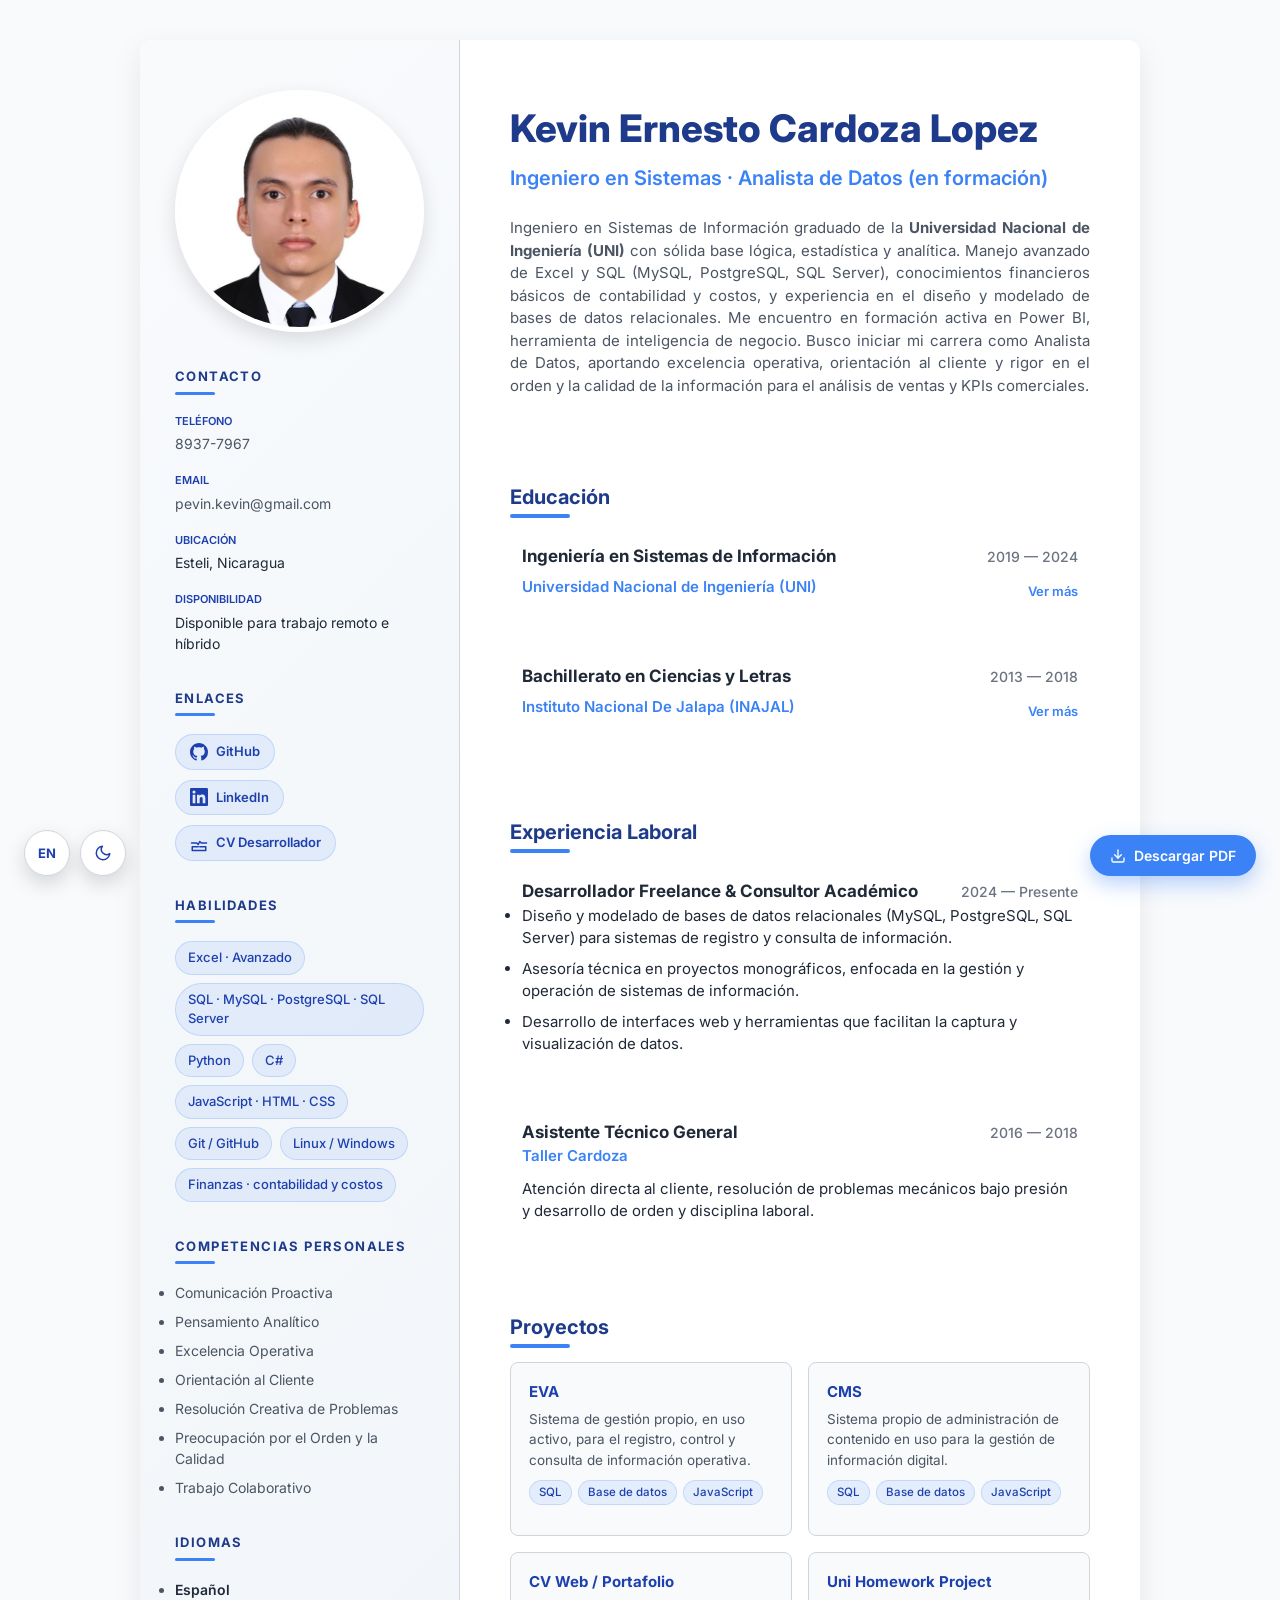
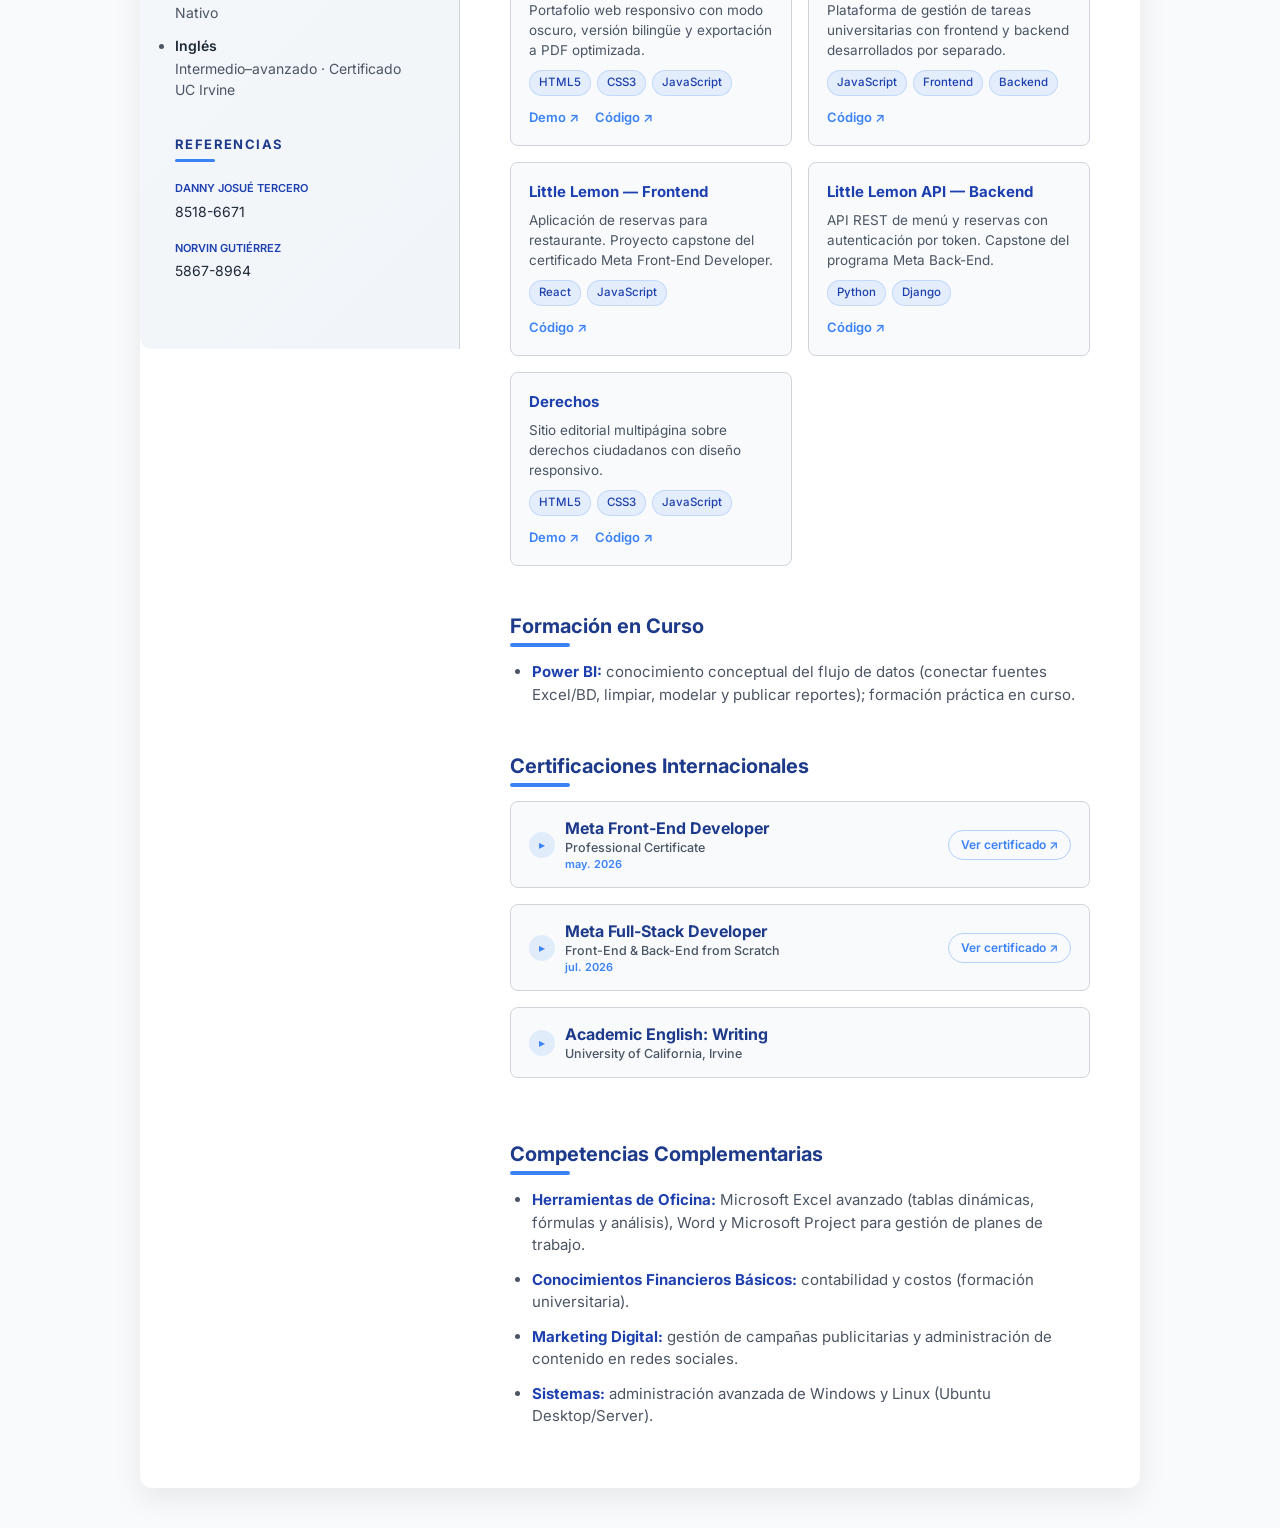
==== commit 9bbde940: "Keep only Power BI training claim in cv-datos, drop unaudited skills" ====
--- a/cv-datos.html
+++ b/cv-datos.html
@@ -231,12 +231,11 @@
             base lógica, estadística y analítica. Manejo avanzado de Excel y SQL
             (MySQL, PostgreSQL, SQL Server), conocimientos financieros básicos de
             contabilidad y costos, y experiencia en el diseño y modelado de bases
-            de datos relacionales. Me encuentro en formación activa en herramientas
-            de inteligencia de negocio (Power BI, Tableau) y metodologías de mejora
-            continua (Lean Six Sigma). Busco iniciar mi carrera como Analista de
-            Datos, aportando excelencia operativa, orientación al cliente y rigor
-            en el orden y la calidad de la información para el análisis de ventas
-            y KPIs comerciales.
+            de datos relacionales. Me encuentro en formación activa en Power BI,
+            herramienta de inteligencia de negocio. Busco iniciar mi carrera como
+            Analista de Datos, aportando excelencia operativa, orientación al
+            cliente y rigor en el orden y la calidad de la información para el
+            análisis de ventas y KPIs comerciales.
           </p>
 
           <h3 class="section-title" data-i18n="edu.title">Educación</h3>
@@ -391,21 +390,6 @@
               datos (conectar fuentes Excel/BD, limpiar, modelar y publicar
               reportes); formación práctica en curso.
             </li>
-            <li data-i18n="train.i2">
-              <strong>Tableau:</strong> en formación (visualización y análisis
-              exploratorio de datos).
-            </li>
-            <li data-i18n="train.i3">
-              <strong>SAP y Truck:</strong> en formación (entornos comerciales
-              empresariales).
-            </li>
-            <li data-i18n="train.i4">
-              <strong>Lean Six Sigma / Mejora Continua:</strong> en formación.
-            </li>
-            <li data-i18n="train.i5">
-              <strong>KPIs comerciales y pronóstico de ventas (forecast):</strong>
-              en formación.
-            </li>
           </ul>
         </div>
 
